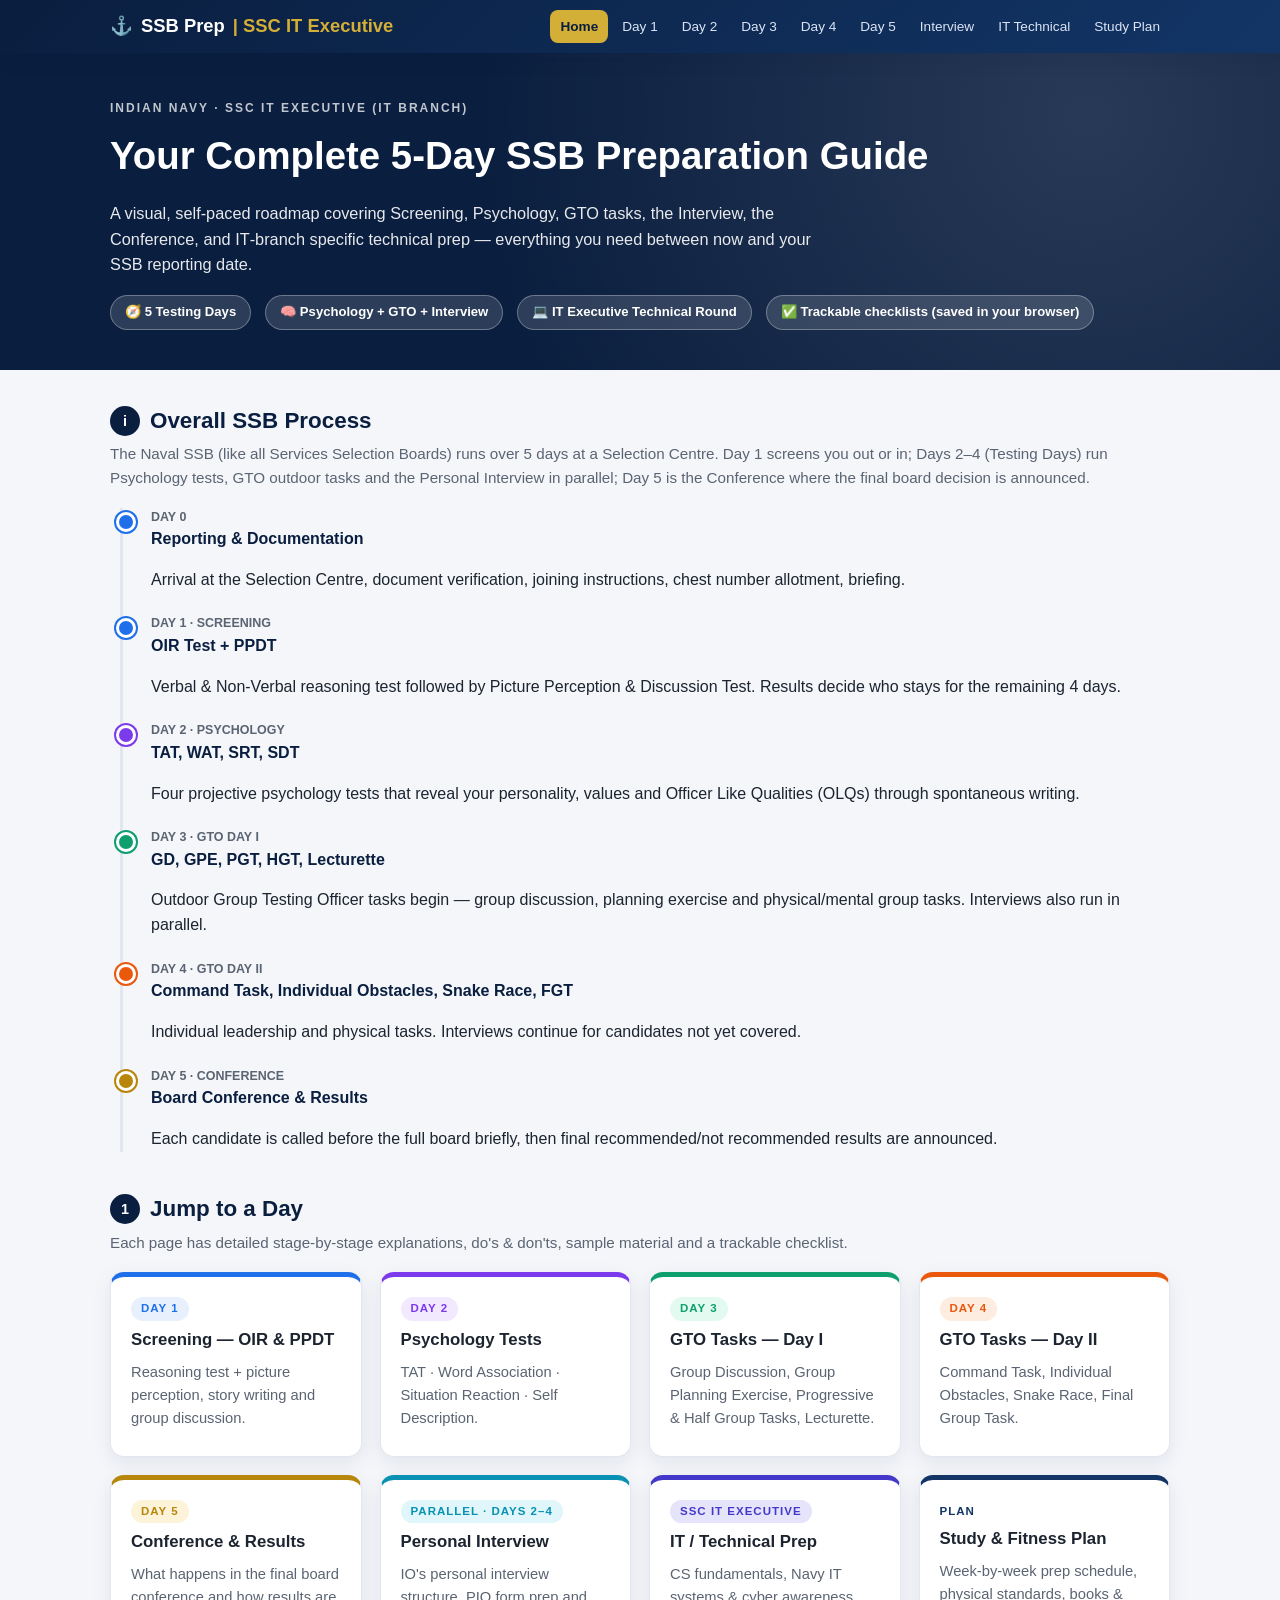
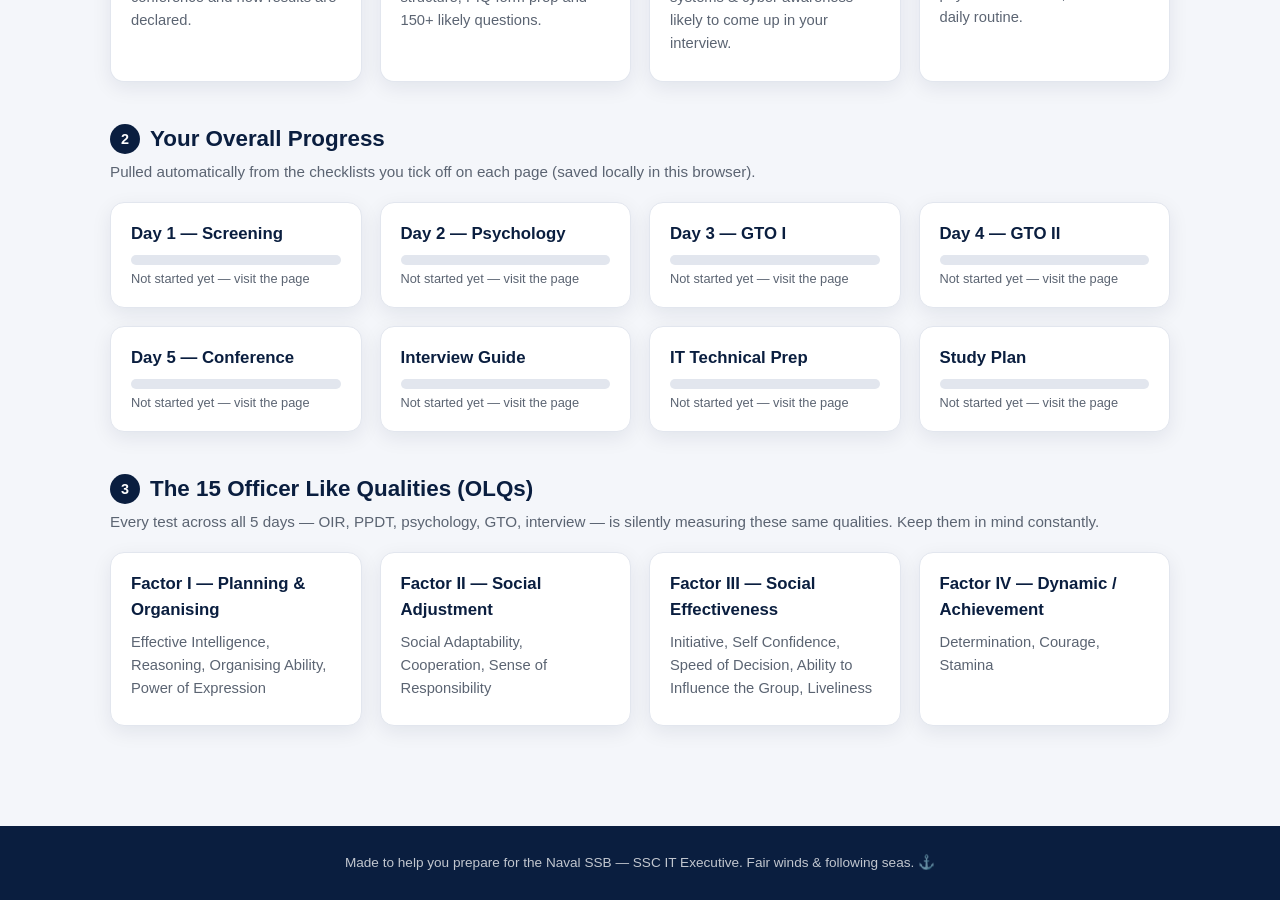
==== index.html @ d8334820 "initial commit" ====
<!DOCTYPE html>
<html lang="en">
<head>
<meta charset="UTF-8">
<meta name="viewport" content="width=device-width, initial-scale=1.0">
<title>Navy SSB Prep Guide | SSC IT Executive</title>
<link rel="stylesheet" href="assets/style.css">
</head>
<body>

<nav class="topnav">
  <div class="container">
    <a class="brand" href="index.html">⚓ <span>SSB Prep</span> <span class="anchor">| SSC IT Executive</span></a>
    <div class="navlinks">
      <a href="index.html">Home</a>
      <a href="day1-screening.html">Day 1</a>
      <a href="day2-psychology.html">Day 2</a>
      <a href="day3-gto-day1.html">Day 3</a>
      <a href="day4-gto-day2.html">Day 4</a>
      <a href="day5-conference.html">Day 5</a>
      <a href="interview-guide.html">Interview</a>
      <a href="it-technical-prep.html">IT Technical</a>
      <a href="study-plan.html">Study Plan</a>
    </div>
  </div>
</nav>

<header class="hero">
  <div class="container">
    <div class="eyebrow">Indian Navy &middot; SSC IT Executive (IT Branch)</div>
    <h1>Your Complete 5‑Day SSB Preparation Guide</h1>
    <p class="lead">A visual, self-paced roadmap covering Screening, Psychology, GTO tasks, the Interview, the
      Conference, and IT‑branch specific technical prep — everything you need between now and your SSB reporting date.</p>
    <div class="hero-meta">
      <span class="pill">🧭 5 Testing Days</span>
      <span class="pill">🧠 Psychology + GTO + Interview</span>
      <span class="pill">💻 IT Executive Technical Round</span>
      <span class="pill">✅ Trackable checklists (saved in your browser)</span>
    </div>
  </div>
</header>

<main>
  <div class="container">

    <section>
      <h2 class="section-title"><span class="num">i</span> Overall SSB Process</h2>
      <p class="section-sub">The Naval SSB (like all Services Selection Boards) runs over 5 days at a Selection Centre. Day 1 screens you out or in; Days 2–4 (Testing Days) run Psychology tests, GTO outdoor tasks and the Personal Interview in parallel; Day 5 is the Conference where the final board decision is announced.</p>

      <div class="timeline">
        <div class="timeline-item" style="--theme: var(--d1)">
          <div class="time">DAY 0</div>
          <h4>Reporting &amp; Documentation</h4>
          <p>Arrival at the Selection Centre, document verification, joining instructions, chest number allotment, briefing.</p>
        </div>
        <div class="timeline-item" style="--theme: var(--d1)">
          <div class="time">DAY 1 · SCREENING</div>
          <h4>OIR Test + PPDT</h4>
          <p>Verbal &amp; Non-Verbal reasoning test followed by Picture Perception &amp; Discussion Test. Results decide who stays for the remaining 4 days.</p>
        </div>
        <div class="timeline-item" style="--theme: var(--d2)">
          <div class="time">DAY 2 · PSYCHOLOGY</div>
          <h4>TAT, WAT, SRT, SDT</h4>
          <p>Four projective psychology tests that reveal your personality, values and Officer Like Qualities (OLQs) through spontaneous writing.</p>
        </div>
        <div class="timeline-item" style="--theme: var(--d3)">
          <div class="time">DAY 3 · GTO DAY I</div>
          <h4>GD, GPE, PGT, HGT, Lecturette</h4>
          <p>Outdoor Group Testing Officer tasks begin — group discussion, planning exercise and physical/mental group tasks. Interviews also run in parallel.</p>
        </div>
        <div class="timeline-item" style="--theme: var(--d4)">
          <div class="time">DAY 4 · GTO DAY II</div>
          <h4>Command Task, Individual Obstacles, Snake Race, FGT</h4>
          <p>Individual leadership and physical tasks. Interviews continue for candidates not yet covered.</p>
        </div>
        <div class="timeline-item" style="--theme: var(--d5)">
          <div class="time">DAY 5 · CONFERENCE</div>
          <h4>Board Conference &amp; Results</h4>
          <p>Each candidate is called before the full board briefly, then final recommended/not recommended results are announced.</p>
        </div>
      </div>
    </section>

    <section>
      <h2 class="section-title"><span class="num">1</span> Jump to a Day</h2>
      <p class="section-sub">Each page has detailed stage-by-stage explanations, do's &amp; don'ts, sample material and a trackable checklist.</p>
      <div class="grid">
        <a class="day-card card" href="day1-screening.html" style="--accent: var(--d1)">
          <span class="tag badge d1">Day 1</span>
          <h3>Screening — OIR &amp; PPDT</h3>
          <p>Reasoning test + picture perception, story writing and group discussion.</p>
        </a>
        <a class="day-card card" href="day2-psychology.html" style="--accent: var(--d2)">
          <span class="tag badge d2">Day 2</span>
          <h3>Psychology Tests</h3>
          <p>TAT · Word Association · Situation Reaction · Self Description.</p>
        </a>
        <a class="day-card card" href="day3-gto-day1.html" style="--accent: var(--d3)">
          <span class="tag badge d3">Day 3</span>
          <h3>GTO Tasks — Day I</h3>
          <p>Group Discussion, Group Planning Exercise, Progressive &amp; Half Group Tasks, Lecturette.</p>
        </a>
        <a class="day-card card" href="day4-gto-day2.html" style="--accent: var(--d4)">
          <span class="tag badge d4">Day 4</span>
          <h3>GTO Tasks — Day II</h3>
          <p>Command Task, Individual Obstacles, Snake Race, Final Group Task.</p>
        </a>
        <a class="day-card card" href="day5-conference.html" style="--accent: var(--d5)">
          <span class="tag badge d5">Day 5</span>
          <h3>Conference &amp; Results</h3>
          <p>What happens in the final board conference and how results are declared.</p>
        </a>
        <a class="day-card card" href="interview-guide.html" style="--accent: var(--iv)">
          <span class="tag badge iv">Parallel · Days 2–4</span>
          <h3>Personal Interview</h3>
          <p>IO's personal interview structure, PIQ form prep and 150+ likely questions.</p>
        </a>
        <a class="day-card card" href="it-technical-prep.html" style="--accent: var(--tech)">
          <span class="tag badge tech">SSC IT Executive</span>
          <h3>IT / Technical Prep</h3>
          <p>CS fundamentals, Navy IT systems &amp; cyber awareness likely to come up in your interview.</p>
        </a>
        <a class="day-card card" href="study-plan.html" style="--accent: var(--navy-2)">
          <span class="tag">Plan</span>
          <h3>Study &amp; Fitness Plan</h3>
          <p>Week-by-week prep schedule, physical standards, books &amp; daily routine.</p>
        </a>
      </div>
    </section>

    <section>
      <h2 class="section-title"><span class="num">2</span> Your Overall Progress</h2>
      <p class="section-sub">Pulled automatically from the checklists you tick off on each page (saved locally in this browser).</p>
      <div class="grid" id="progress-overview">
        <!-- filled by JS -->
      </div>
    </section>

    <section>
      <h2 class="section-title"><span class="num">3</span> The 15 Officer Like Qualities (OLQs)</h2>
      <p class="section-sub">Every test across all 5 days — OIR, PPDT, psychology, GTO, interview — is silently measuring these same qualities. Keep them in mind constantly.</p>
      <div class="grid">
        <div class="card"><h3>Factor I — Planning &amp; Organising</h3><p>Effective Intelligence, Reasoning, Organising Ability, Power of Expression</p></div>
        <div class="card"><h3>Factor II — Social Adjustment</h3><p>Social Adaptability, Cooperation, Sense of Responsibility</p></div>
        <div class="card"><h3>Factor III — Social Effectiveness</h3><p>Initiative, Self Confidence, Speed of Decision, Ability to Influence the Group, Liveliness</p></div>
        <div class="card"><h3>Factor IV — Dynamic / Achievement</h3><p>Determination, Courage, Stamina</p></div>
      </div>
    </section>

  </div>
</main>

<footer>
  <div class="container">
    Made to help you prepare for the Naval SSB — SSC IT Executive. Fair winds &amp; following seas. ⚓
  </div>
</footer>

<script src="assets/script.js"></script>
<script>
  (function () {
    var pages = [
      { key: "day1-screening", label: "Day 1 — Screening", theme: "var(--d1)" },
      { key: "day2-psychology", label: "Day 2 — Psychology", theme: "var(--d2)" },
      { key: "day3-gto-day1", label: "Day 3 — GTO I", theme: "var(--d3)" },
      { key: "day4-gto-day2", label: "Day 4 — GTO II", theme: "var(--d4)" },
      { key: "day5-conference", label: "Day 5 — Conference", theme: "var(--d5)" },
      { key: "interview-guide", label: "Interview Guide", theme: "var(--iv)" },
      { key: "it-technical-prep", label: "IT Technical Prep", theme: "var(--tech)" },
      { key: "study-plan", label: "Study Plan", theme: "var(--navy-2)" }
    ];
    var registry = (window.SSBPrep && window.SSBPrep.getRegistry()) || {};
    var wrap = document.getElementById("progress-overview");
    pages.forEach(function (p) {
      var entry = registry[p.key] || { total: 0, checked: 0 };
      var pct = entry.total ? Math.round((entry.checked / entry.total) * 100) : 0;
      var div = document.createElement("div");
      div.className = "card";
      div.style.setProperty("--theme", p.theme);
      div.innerHTML =
        '<h3>' + p.label + '</h3>' +
        '<div class="progress-wrap"><div class="progress-fill" style="width:' + pct + '%"></div></div>' +
        '<div class="progress-label">' + (entry.total ? (entry.checked + ' / ' + entry.total + ' completed (' + pct + '%)') : 'Not started yet — visit the page') + '</div>';
      wrap.appendChild(div);
    });
  })();
</script>
</body>
</html>
---- assets/style.css ----
:root {
  --navy: #0a1e3f;
  --navy-2: #123566;
  --gold: #d4af37;
  --ink: #1c2430;
  --muted: #5b6472;
  --bg: #f4f6fa;
  --card: #ffffff;
  --border: #e2e6ee;
  --good: #1c8a4b;
  --warn: #b8860b;
  --bad: #c0392b;
  --radius: 14px;
  --shadow: 0 6px 20px rgba(10, 30, 63, 0.08);

  /* per-day theme accents */
  --d1: #1f6feb;
  --d2: #7c3aed;
  --d3: #0e9f6e;
  --d4: #ea580c;
  --d5: #b8860b;
  --iv: #0891b2;
  --tech: #4338ca;
}

* { box-sizing: border-box; }

html { scroll-behavior: smooth; }

body {
  margin: 0;
  font-family: "Segoe UI", Roboto, Helvetica, Arial, sans-serif;
  background: var(--bg);
  color: var(--ink);
  line-height: 1.55;
}

img { max-width: 100%; }

a { color: var(--navy-2); }

.container {
  max-width: 1100px;
  margin: 0 auto;
  padding: 0 20px;
}

/* ---------- Top navigation ---------- */
.topnav {
  background: linear-gradient(135deg, var(--navy), var(--navy-2));
  color: #fff;
  position: sticky;
  top: 0;
  z-index: 100;
  box-shadow: var(--shadow);
}

.topnav .container {
  display: flex;
  align-items: center;
  justify-content: space-between;
  padding-top: 10px;
  padding-bottom: 10px;
  flex-wrap: wrap;
  gap: 8px;
}

.brand {
  font-weight: 700;
  font-size: 1.15rem;
  color: #fff;
  text-decoration: none;
  display: flex;
  align-items: center;
  gap: 8px;
  white-space: nowrap;
}

.brand .anchor {
  color: var(--gold);
}

.navlinks {
  display: flex;
  flex-wrap: wrap;
  gap: 4px;
  font-size: 0.85rem;
}

.navlinks a {
  color: #dbe4f5;
  text-decoration: none;
  padding: 6px 10px;
  border-radius: 8px;
  transition: background 0.15s ease;
}

.navlinks a:hover { background: rgba(255,255,255,0.12); }
.navlinks a.active { background: var(--gold); color: var(--navy); font-weight: 600; }

/* ---------- Hero / page header ---------- */
.hero {
  color: #fff;
  padding: 46px 0 40px;
  background: linear-gradient(135deg, var(--theme, var(--navy)), var(--navy) 120%);
  position: relative;
  overflow: hidden;
}

.hero::after {
  content: "";
  position: absolute;
  inset: 0;
  background: radial-gradient(circle at 85% 20%, rgba(255,255,255,0.12), transparent 55%);
}

.hero .container { position: relative; z-index: 1; }

.hero .eyebrow {
  text-transform: uppercase;
  letter-spacing: 2px;
  font-size: 0.75rem;
  color: rgba(255,255,255,0.75);
  font-weight: 700;
}

.hero h1 {
  margin: 8px 0 10px;
  font-size: clamp(1.6rem, 4vw, 2.4rem);
}

.hero p.lead {
  max-width: 720px;
  color: rgba(255,255,255,0.9);
  font-size: 1.02rem;
}

.hero-meta {
  display: flex;
  gap: 14px;
  flex-wrap: wrap;
  margin-top: 18px;
}

.pill {
  background: rgba(255,255,255,0.14);
  border: 1px solid rgba(255,255,255,0.3);
  padding: 6px 14px;
  border-radius: 999px;
  font-size: 0.82rem;
  font-weight: 600;
}

/* ---------- Layout sections ---------- */
main { padding: 34px 0 60px; }

section { margin-bottom: 40px; }

h2.section-title {
  font-size: 1.4rem;
  margin: 0 0 4px;
  color: var(--navy);
  display: flex;
  align-items: center;
  gap: 10px;
}

h2.section-title .num {
  background: var(--theme, var(--navy));
  color: #fff;
  width: 30px;
  height: 30px;
  border-radius: 50%;
  display: inline-flex;
  align-items: center;
  justify-content: center;
  font-size: 0.9rem;
}

.section-sub {
  color: var(--muted);
  margin: 0 0 18px;
  font-size: 0.95rem;
}

/* ---------- Cards / grid ---------- */
.grid {
  display: grid;
  gap: 18px;
  grid-template-columns: repeat(auto-fit, minmax(230px, 1fr));
}

.card {
  background: var(--card);
  border: 1px solid var(--border);
  border-radius: var(--radius);
  padding: 18px 20px;
  box-shadow: var(--shadow);
}

.card h3 {
  margin: 0 0 8px;
  font-size: 1.05rem;
  color: var(--navy);
}

.card p { margin: 0 0 8px; color: var(--muted); font-size: 0.92rem; }

.day-card {
  display: block;
  text-decoration: none;
  border-top: 5px solid var(--accent, var(--navy));
  transition: transform 0.15s ease, box-shadow 0.15s ease;
}

.day-card:hover { transform: translateY(-4px); box-shadow: 0 12px 26px rgba(10,30,63,0.15); }

.day-card .tag {
  display: inline-block;
  font-size: 0.72rem;
  font-weight: 700;
  text-transform: uppercase;
  letter-spacing: 1px;
  color: var(--accent, var(--navy));
  margin-bottom: 6px;
}

.day-card h3 { color: var(--ink); }

/* ---------- Timeline ---------- */
.timeline {
  position: relative;
  margin-left: 10px;
  padding-left: 28px;
  border-left: 3px solid var(--border);
}

.timeline-item { position: relative; margin-bottom: 22px; }

.timeline-item::before {
  content: "";
  position: absolute;
  left: -35px;
  top: 4px;
  width: 14px;
  height: 14px;
  border-radius: 50%;
  background: var(--theme, var(--navy));
  border: 3px solid #fff;
  box-shadow: 0 0 0 2px var(--theme, var(--navy));
}

.timeline-item h4 { margin: 0 0 4px; color: var(--navy); }
.timeline-item .time { font-size: 0.78rem; color: var(--muted); font-weight: 600; }

/* ---------- Tables ---------- */
table {
  width: 100%;
  border-collapse: collapse;
  background: var(--card);
  border-radius: var(--radius);
  overflow: hidden;
  box-shadow: var(--shadow);
}

th, td {
  text-align: left;
  padding: 10px 14px;
  border-bottom: 1px solid var(--border);
  font-size: 0.9rem;
}

th { background: var(--theme, var(--navy)); color: #fff; font-weight: 600; }
tr:last-child td { border-bottom: none; }
tr:nth-child(even) td { background: #fafbfd; }

/* ---------- Checklist / progress ---------- */
.checklist { list-style: none; margin: 0; padding: 0; }

.checklist li {
  display: flex;
  align-items: flex-start;
  gap: 10px;
  padding: 9px 0;
  border-bottom: 1px dashed var(--border);
  font-size: 0.93rem;
}

.checklist li:last-child { border-bottom: none; }

.checklist input[type="checkbox"] {
  width: 18px;
  height: 18px;
  margin-top: 2px;
  accent-color: var(--theme, var(--navy));
  flex-shrink: 0;
}

.checklist label.done { text-decoration: line-through; color: var(--muted); }

.progress-wrap {
  background: var(--border);
  border-radius: 999px;
  height: 10px;
  overflow: hidden;
  margin: 8px 0 4px;
}

.progress-fill {
  height: 100%;
  background: var(--theme, var(--navy));
  width: 0%;
  transition: width 0.3s ease;
}

.progress-label { font-size: 0.8rem; color: var(--muted); }

/* ---------- Callouts ---------- */
.callout {
  border-left: 4px solid var(--theme, var(--navy));
  background: #eef3fb;
  padding: 12px 16px;
  border-radius: 8px;
  font-size: 0.92rem;
  margin: 14px 0;
}

.callout.tip { border-color: var(--good); background: #eaf7ee; }
.callout.warn { border-color: var(--warn); background: #fdf6e3; }
.callout.bad { border-color: var(--bad); background: #fdecea; }

/* ---------- Tabs ---------- */
.tabs { display: flex; flex-wrap: wrap; gap: 6px; margin-bottom: 14px; }

.tab-btn {
  border: 1px solid var(--border);
  background: #fff;
  padding: 8px 14px;
  border-radius: 999px;
  font-size: 0.85rem;
  cursor: pointer;
  color: var(--ink);
}

.tab-btn.active { background: var(--theme, var(--navy)); color: #fff; border-color: transparent; }

.tab-panel { display: none; }
.tab-panel.active { display: block; }

/* ---------- Badges ---------- */
.badge {
  display: inline-block;
  padding: 3px 10px;
  border-radius: 999px;
  font-size: 0.72rem;
  font-weight: 700;
  text-transform: uppercase;
  letter-spacing: 0.5px;
}

.badge.d1 { background: #e8f0fe; color: var(--d1); }
.badge.d2 { background: #f2e9fe; color: var(--d2); }
.badge.d3 { background: #e3faf1; color: var(--d3); }
.badge.d4 { background: #fdece0; color: var(--d4); }
.badge.d5 { background: #fdf3d9; color: var(--d5); }
.badge.iv { background: #e0f6fa; color: var(--iv); }
.badge.tech { background: #e6e4fb; color: var(--tech); }

/* ---------- Two column ---------- */
.two-col {
  display: grid;
  grid-template-columns: 1.2fr 1fr;
  gap: 20px;
}

@media (max-width: 780px) {
  .two-col { grid-template-columns: 1fr; }
}

/* ---------- Footer ---------- */
footer {
  background: var(--navy);
  color: rgba(255,255,255,0.75);
  padding: 26px 0;
  font-size: 0.85rem;
  text-align: center;
}

footer a { color: var(--gold); }

/* ---------- Page nav prev/next ---------- */
.pagenav {
  display: flex;
  justify-content: space-between;
  gap: 12px;
  margin-top: 30px;
  flex-wrap: wrap;
}

.pagenav a {
  flex: 1;
  min-width: 200px;
  background: var(--card);
  border: 1px solid var(--border);
  border-radius: var(--radius);
  padding: 14px 18px;
  text-decoration: none;
  color: var(--ink);
  box-shadow: var(--shadow);
}

.pagenav a small { display: block; color: var(--muted); text-transform: uppercase; font-size: 0.7rem; letter-spacing: 1px; margin-bottom: 4px; }
.pagenav a.next { text-align: right; }

/* ---------- Utility ---------- */
.mt-0 { margin-top: 0; }
.center { text-align: center; }
.small { font-size: 0.85rem; color: var(--muted); }
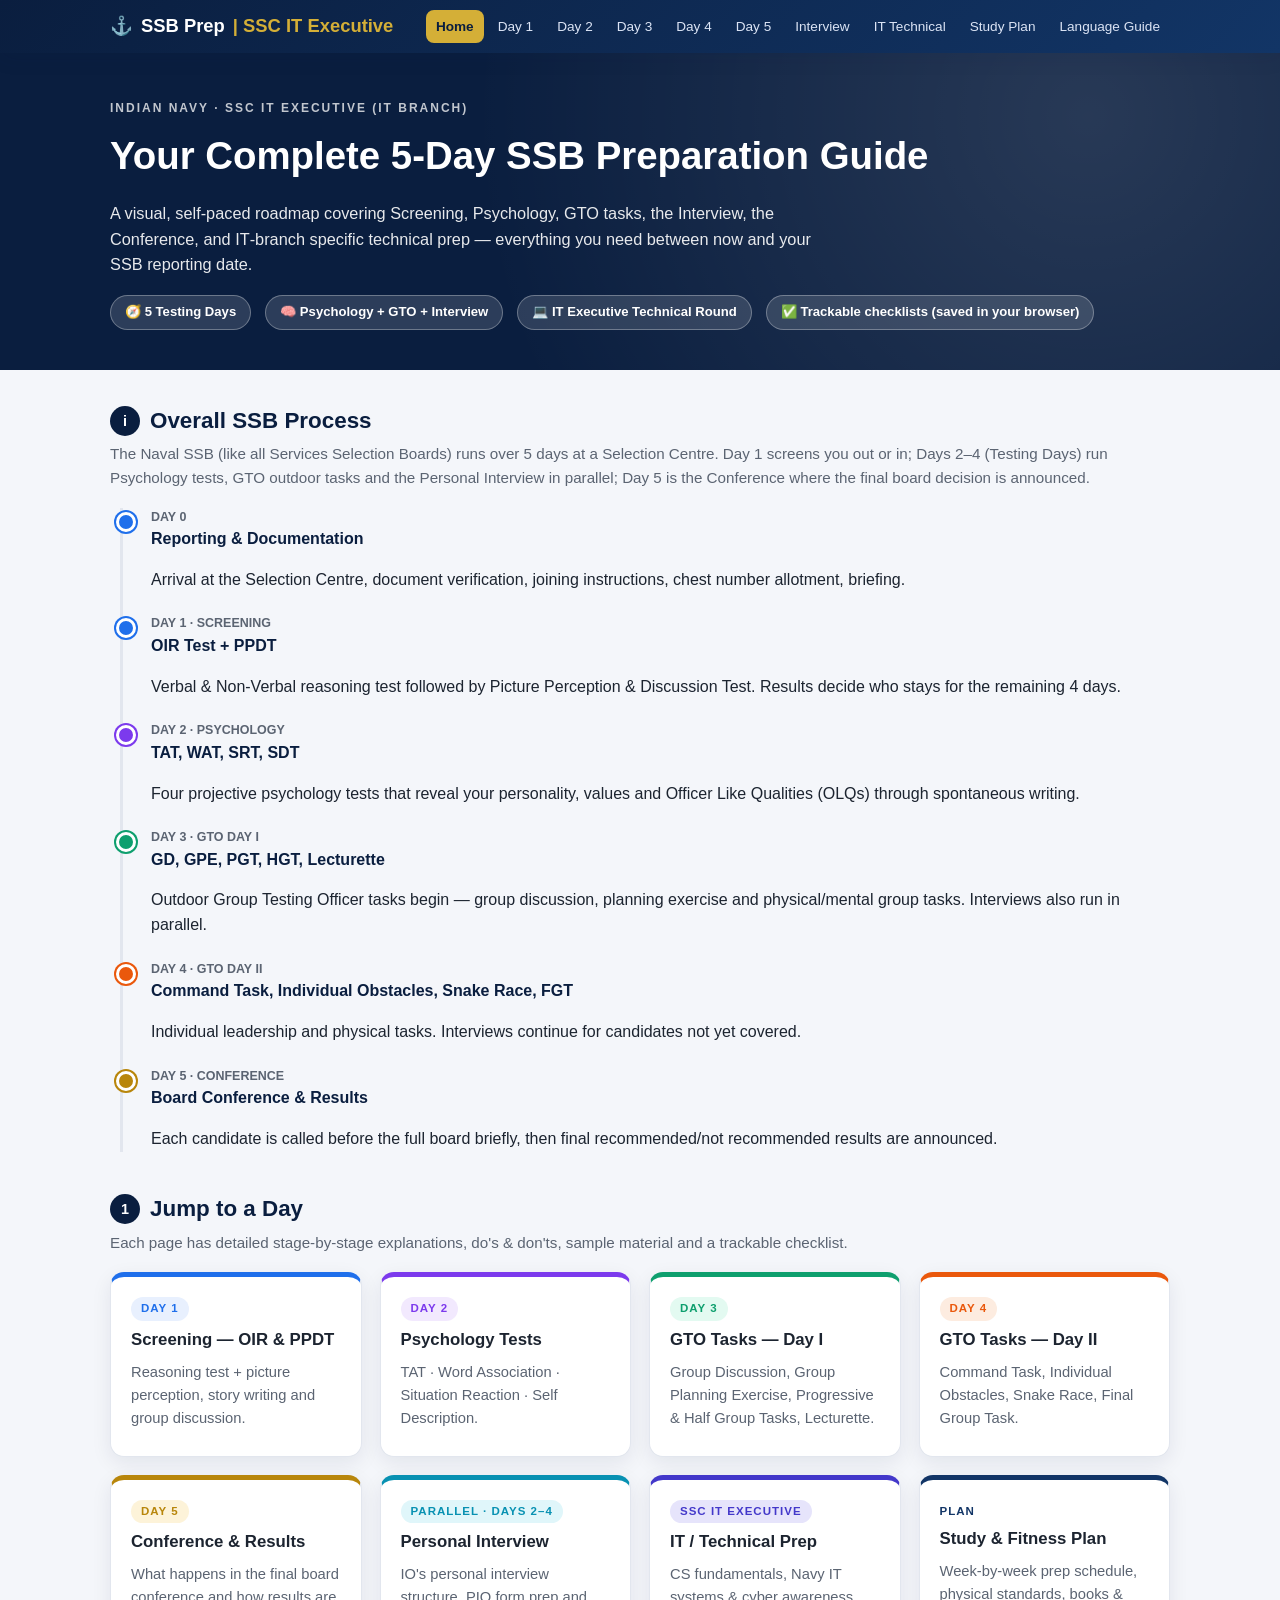
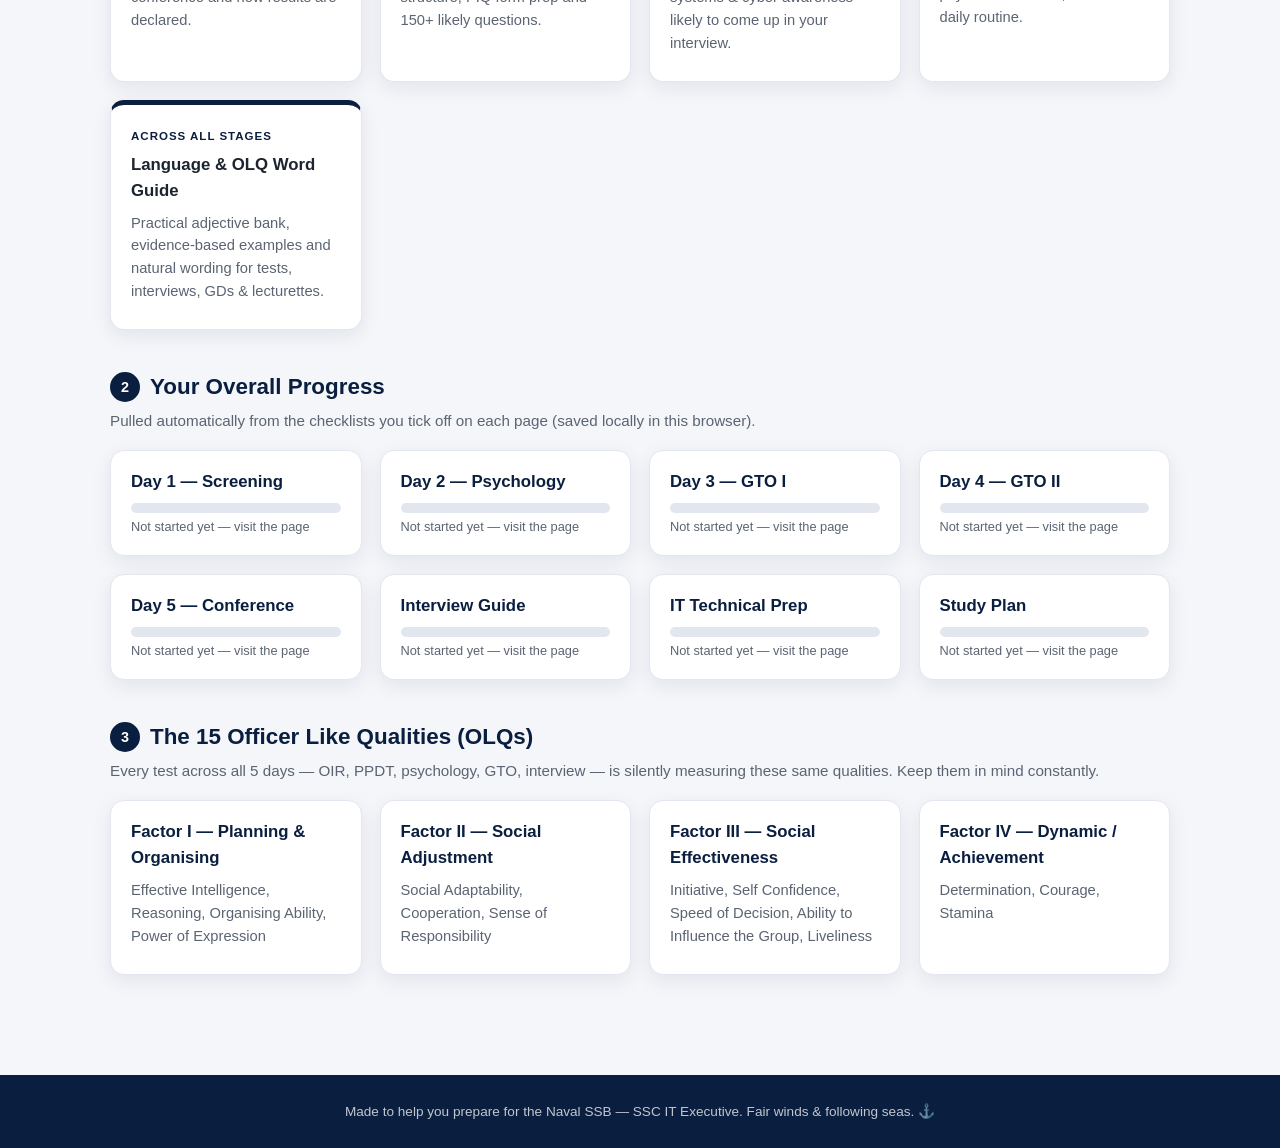
==== commit 2e3c5bc6: "Add files via upload" ====
--- a/index.html
+++ b/index.html
@@ -21,6 +21,7 @@
       <a href="interview-guide.html">Interview</a>
       <a href="it-technical-prep.html">IT Technical</a>
       <a href="study-plan.html">Study Plan</a>
+      <a href="language-guide.html">Language Guide</a>
     </div>
   </div>
 </nav>
@@ -125,6 +126,11 @@
           <h3>Study &amp; Fitness Plan</h3>
           <p>Week-by-week prep schedule, physical standards, books &amp; daily routine.</p>
         </a>
+        <a class="day-card card guide-accent" href="language-guide.html">
+          <span class="tag">Across all stages</span>
+          <h3>Language &amp; OLQ Word Guide</h3>
+          <p>Practical adjective bank, evidence-based examples and natural wording for tests, interviews, GDs &amp; lecturettes.</p>
+        </a>
       </div>
     </section>
 
@@ -187,4 +193,3 @@
 </script>
 </body>
 </html>
-    
--- a/assets/style.css
+++ b/assets/style.css
@@ -23,6 +23,9 @@
   --tech: #4338ca;
 }
 
+body.day-one { --theme: var(--d1); }
+body.day-two { --theme: var(--d2); }
+
 * { box-sizing: border-box; }
 
 html { scroll-behavior: smooth; }
@@ -416,3 +419,101 @@
 .mt-0 { margin-top: 0; }
 .center { text-align: center; }
 .small { font-size: 0.85rem; color: var(--muted); }
+
+.practice-grid {
+  display: grid;
+  grid-template-columns: repeat(auto-fit, minmax(min(100%, 290px), 1fr));
+  gap: 16px;
+  margin: 18px 0;
+}
+
+.practice-card {
+  background: var(--card);
+  border: 1px solid var(--border);
+  border-top: 4px solid var(--theme, var(--navy));
+  border-radius: var(--radius);
+  padding: 18px;
+  box-shadow: var(--shadow);
+}
+
+.practice-card h3 { margin: 4px 0 10px; color: var(--navy); }
+.practice-card p { margin: 8px 0; }
+.practice-card ol { padding-left: 22px; }
+.practice-card li { margin: 8px 0; }
+
+.scene {
+  min-height: 120px;
+  border-radius: 12px;
+  background: linear-gradient(145deg, #e4eaf4, #cad6e5);
+  display: flex;
+  align-items: center;
+  justify-content: center;
+  gap: 20px;
+  font-size: 2.8rem;
+  filter: grayscale(0.6);
+  margin-bottom: 12px;
+}
+
+.word-bank {
+  display: grid;
+  grid-template-columns: repeat(auto-fit, minmax(95px, 1fr));
+  gap: 8px;
+  list-style: none;
+  padding: 0;
+  counter-reset: word;
+}
+
+.word-bank li {
+  counter-increment: word;
+  background: #f0eefc;
+  padding: 10px;
+  border-radius: 9px;
+  font-weight: 600;
+}
+
+.word-bank li::before { content: counter(word) ". "; color: var(--d2); }
+
+.practice-note {
+  display: block;
+  width: 100%;
+  min-height: 115px;
+  margin: 10px 0;
+  padding: 12px;
+  font: inherit;
+  color: var(--ink);
+  border: 1px solid #aab6c7;
+  border-radius: 9px;
+  resize: vertical;
+}
+
+.practice-note:focus-visible, button:focus-visible, a:focus-visible, input:focus-visible {
+  outline: 3px solid var(--gold);
+  outline-offset: 2px;
+}
+
+.timer-controls { display: flex; align-items: center; gap: 10px; flex-wrap: wrap; margin: 12px 0; }
+.timer-controls button {
+  border: 0;
+  background: var(--theme, var(--navy));
+  color: white;
+  border-radius: 8px;
+  padding: 8px 12px;
+  font: inherit;
+  cursor: pointer;
+}
+.timer-controls button:hover { filter: brightness(0.85); }
+.timer-display { font-weight: 700; font-variant-numeric: tabular-nums; }
+
+details.answer {
+  border-top: 1px solid var(--border);
+  margin-top: 12px;
+  padding-top: 10px;
+}
+
+details.answer summary { color: var(--navy-2); font-weight: 600; cursor: pointer; }
+details.answer p { margin: 8px 0 0; }
+
+@media (max-width: 600px) {
+  .scene { min-height: 95px; }
+  .practice-card { padding: 14px; }
+}
